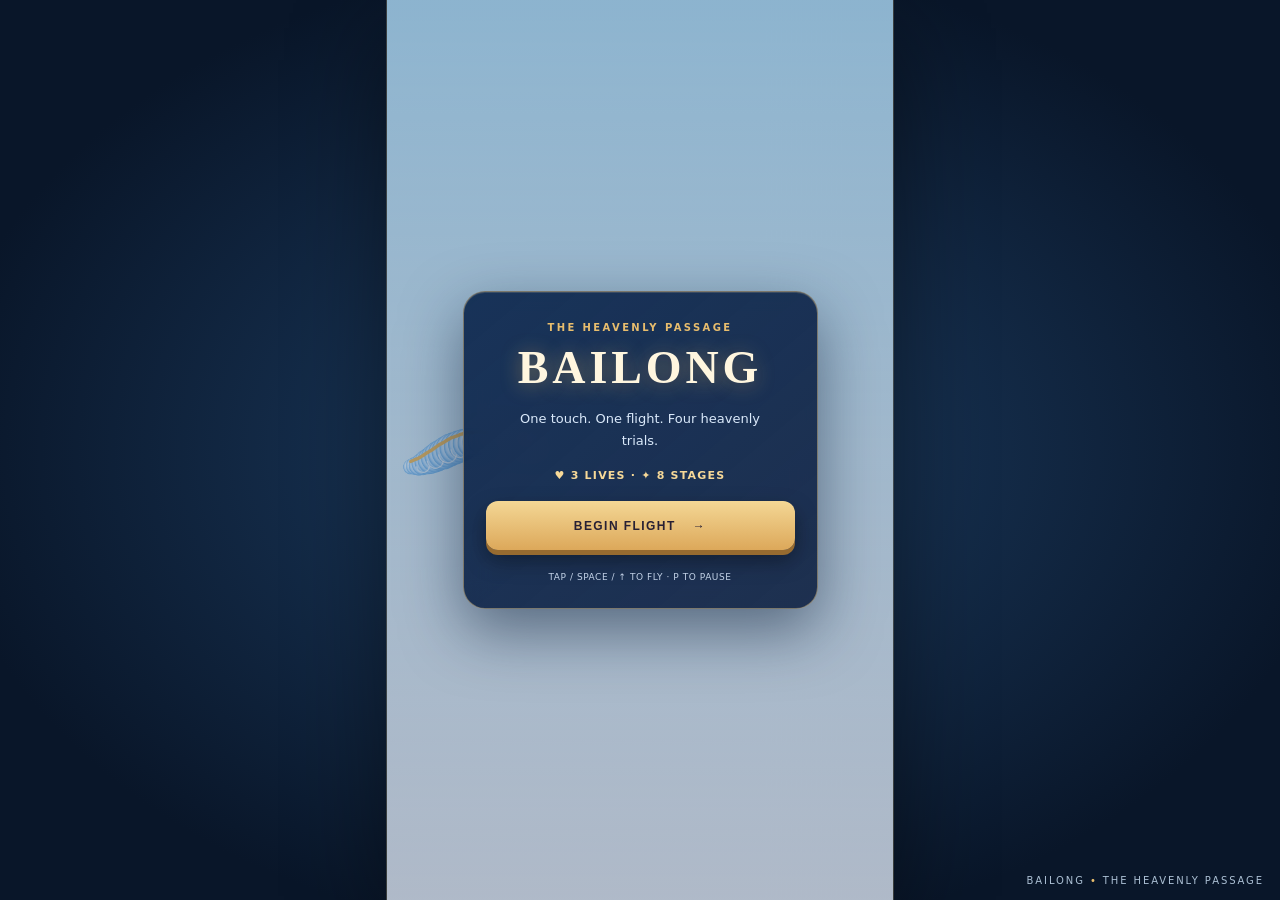
==== game/index.html @ 2f1c3128 "Add files via upload" ====
<!doctype html>
<html lang="en">
<head>
<meta charset="utf-8">
<meta name="viewport" content="width=device-width, initial-scale=1, viewport-fit=cover">
<meta name="theme-color" content="#0b1930">
<meta name="description" content="Bailong — a one-touch celestial dragon challenge. Navigate heavenly pillars and outwit mythical spirits.">
<title>BAILONG · The Heavenly Passage</title>
<link rel="stylesheet" href="style.css">
<script src="challenge.js" defer></script>
<script src="audio.js" defer></script>
<script src="ui.js" defer></script>
<script src="game.js" defer></script>
</head>
<body>
 <main class="stage" id="stage" aria-label="Bailong, a flying dragon game">
  <canvas id="c" aria-label="Game field. Tap to fly." tabindex="0"></canvas>
  <section id="hud" class="hud" aria-label="Game information" hidden>
   <div class="hud-top">
    <div class="hearts" id="hearts" aria-label="Three hearts">♥ ♥ ♥</div>
    <div class="hud-score" aria-label="Coins"><span class="coin-dot" aria-hidden="true">✦</span><span id="coins">0</span></div>
    <button id="soundBtn" class="icon-button" aria-label="Toggle sound" title="Sound">♪</button>
    <button id="pauseBtn" class="icon-button" aria-label="Pause game" title="Pause">Ⅱ</button>
   </div>
   <div class="progress-rail"><div class="progress-fill" id="progressFill"></div></div>
   <div class="hud-bottom"><span id="levelLabel">CLOUD PATH</span><span id="shield" hidden>✤ SHIELD</span><span id="progressLabel">0%</span></div>
  </section>
  <div class="veil" id="veil">
   <section class="menu-card" id="menuCard" aria-live="polite">
    <p class="eyebrow" id="menuEyebrow">THE HEAVENLY PASSAGE</p>
    <h1 id="menuTitle">BAILONG</h1>
    <p id="menuDescription" class="menu-description">Fly between the heavenly pillars. Master the rhythm. Reach Heaven's Gate.</p>
    <div class="menu-stats" id="menuStats"><span>♥ 3 LIVES</span><span>✦ 8 STAGES</span></div>
    <button class="primary-btn" id="mainBtn">BEGIN FLIGHT <span aria-hidden="true">→</span></button>
    <p class="menu-help" id="menuHelp">TAP / SPACE / ↑ TO FLY · P TO PAUSE</p>
   </section>
  </div>
  <div class="toast" id="toast" aria-live="polite"></div>
 </main>
 <aside class="outside-note">BAILONG <span>•</span> THE HEAVENLY PASSAGE</aside>
</body>
</html>
---- game/style.css ----
:root{color-scheme:dark;--ink:#09182f;--gold:#e8bd6d;--glass:rgba(8,24,53,.75)}
*{box-sizing:border-box}html,body{margin:0;min-height:100%;overflow:hidden}
html{height:100%;background:#091629}body{min-height:100%;min-height:100dvh;background:radial-gradient(ellipse at center,#1d3e64,#091629 78%);display:flex;align-items:center;justify-content:center;font-family:system-ui,-apple-system,'Segoe UI',sans-serif;-webkit-user-select:none;user-select:none;touch-action:none}
.stage{width:min(100vw,calc(100dvh * 9 / 16));height:min(100dvh,calc(100vw * 16 / 9));aspect-ratio:9 / 16;position:relative;isolation:isolate;overflow:hidden;box-shadow:0 0 0 1px rgba(235,213,156,.22),0 28px 90px rgba(0,0,0,.48);background:#bedff4;touch-action:none}
canvas{display:block;width:100%;height:100%;outline:none;touch-action:none}
.hud{position:absolute;inset:0 0 auto;z-index:5;pointer-events:none;padding:clamp(12px,3.4%,20px) clamp(14px,4%,22px);padding-top:max(14px,env(safe-area-inset-top,0px));font-weight:800;letter-spacing:.05em;color:white;text-shadow:0 2px 10px #123356,0 1px 4px #123356}
.hud[hidden]{display:none}.hud-top{display:flex;align-items:center;gap:12px;min-height:38px}.hearts{color:#ff4b6a;font-size:22px;white-space:nowrap;letter-spacing:2px;filter:drop-shadow(0 1px 3px #552237)}.hud-score{margin-left:auto;display:flex;align-items:center;gap:7px;font-size:18px;color:#fff9df}.coin-dot{display:inline-grid;place-items:center;border:2px solid #c17c24;border-radius:50%;width:25px;height:25px;background:#ffdc74;color:#9b5a0b;font-size:13px;text-shadow:none;box-shadow:0 1px 6px #d08b2977}.icon-button{pointer-events:auto;display:grid;place-items:center;min-width:34px;height:34px;border:1px solid #ffffff70;background:#112f56a8;color:white;border-radius:11px;cursor:pointer;font-size:17px;touch-action:manipulation}.icon-button:focus-visible,.primary-btn:focus-visible{outline:3px solid #f6d587;outline-offset:2px}.progress-rail{margin-top:8px;height:5px;border-radius:30px;background:#ffffff70;overflow:hidden;box-shadow:0 1px 4px #20466a77}.progress-fill{height:100%;width:0;background:linear-gradient(90deg,#7fcafa,#efc76a);border-radius:inherit;transition:width 120ms linear}.hud-bottom{display:flex;gap:8px;justify-content:space-between;margin-top:7px;color:#fff;font-size:10px;font-weight:800;letter-spacing:.14em}.hud-bottom #shield{color:#f7da79}
.veil{position:absolute;inset:0;z-index:10;display:flex;align-items:center;justify-content:center;padding:18px;background:linear-gradient(180deg,rgba(2,22,50,.16) 5%,rgba(10,35,75,.3) 100%);transition:opacity .18s}
.veil.hidden{opacity:0;pointer-events:none;visibility:hidden}.menu-card{width:100%;max-width:355px;padding:30px 22px 23px;background:linear-gradient(140deg,rgba(12,39,78,.92),rgba(7,25,59,.86));border:1px solid rgba(241,207,139,.45);border-radius:22px;box-shadow:0 22px 60px #091b3680,inset 0 1px 0 #f6e2ac26;text-align:center;color:#f4f7ff;backdrop-filter:blur(12px)}
.eyebrow{font-size:10px;letter-spacing:.24em;color:var(--gold);font-weight:800;margin:0 0 9px}.menu-card h1{font-family:Georgia,'Times New Roman',serif;color:#fff6df;font-size:clamp(34px,10vw,46px);letter-spacing:.085em;margin:0 0 13px;text-shadow:0 2px 20px #eab7596b;line-height:1.15}.menu-description{font-size:13px;line-height:1.65;max-width:255px;margin:0 auto 18px;color:#dae9fa}.menu-stats{display:flex;justify-content:center;gap:19px;color:#f7d998;font-size:11px;letter-spacing:.11em;font-weight:800;margin-bottom:19px}.primary-btn{display:flex;justify-content:center;align-items:center;gap:17px;min-height:49px;width:100%;border:0;border-radius:12px;cursor:pointer;touch-action:manipulation;background:linear-gradient(180deg,#f4d795,#dca85a);box-shadow:0 5px 0 #976b30,0 10px 22px #0006;color:#282034;font-weight:900;letter-spacing:.12em;font-size:12px}.primary-btn:active{transform:translateY(3px);box-shadow:0 2px 0 #976b30,0 5px 12px #0006}.menu-help{font-size:9px;line-height:1.6;letter-spacing:.06em;color:#c4d3e8;margin:20px 0 0}.toast{position:absolute;z-index:6;left:50%;top:22%;transform:translate(-50%,-8px);background:rgba(13,39,82,.84);color:white;border:1px solid #e0c48d73;border-radius:12px;padding:10px 16px;min-width:160px;max-width:82%;text-align:center;font-size:12px;font-weight:800;letter-spacing:.06em;opacity:0;pointer-events:none;transition:opacity .18s,transform .18s;text-shadow:0 1px 3px #001}.toast.show{opacity:1;transform:translate(-50%,0)}
.outside-note{display:none;position:absolute;bottom:14px;right:16px;color:#acc0d4;font-size:10px;letter-spacing:.19em}.outside-note span{color:var(--gold)}
@media(min-width:650px){.outside-note{display:block}}
@media(prefers-reduced-motion:reduce){.veil,.toast,.progress-fill{transition:none}}
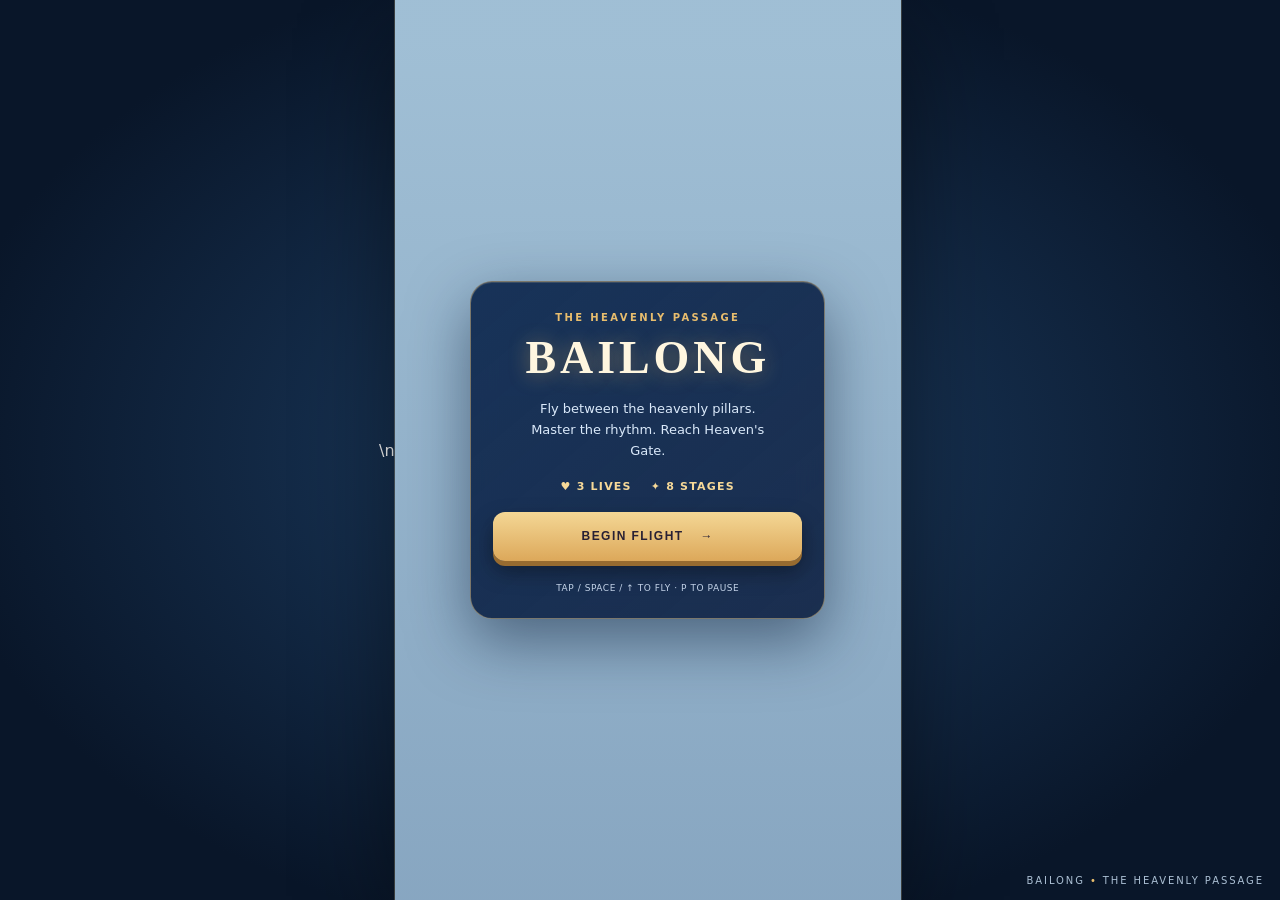
==== commit 0e65ea1a: "Add files via upload" ====
--- a/game/index.html
+++ b/game/index.html
@@ -10,7 +10,7 @@
 <script src="challenge.js" defer></script>
 <script src="audio.js" defer></script>
 <script src="ui.js" defer></script>
-<script src="game.js" defer></script>
+<script src="mobile.js" defer></script>\n<script src="game.js" defer></script>
 </head>
 <body>
  <main class="stage" id="stage" aria-label="Bailong, a flying dragon game">
--- a/game/style.css
+++ b/game/style.css
@@ -11,3 +11,20 @@
 .outside-note{display:none;position:absolute;bottom:14px;right:16px;color:#acc0d4;font-size:10px;letter-spacing:.19em}.outside-note span{color:var(--gold)}
 @media(min-width:650px){.outside-note{display:block}}
 @media(prefers-reduced-motion:reduce){.veil,.toast,.progress-fill{transition:none}}
+
+/* v3.3.13 MOBILE TEST: use the actual visible mobile viewport and larger touch targets. */
+@media (pointer:coarse) {
+ html,body { width:100%; height:100%; min-height:0; overscroll-behavior:none; }
+ body { align-items:center; justify-content:center; }
+ .stage { width:min(100vw,calc(var(--bailong-vh,100dvh)*9/16));
+          height:min(var(--bailong-vh,100dvh),calc(100vw*16/9));
+          max-height:var(--bailong-vh,100dvh); box-shadow:none; }
+ .hud { padding-top:max(14px,env(safe-area-inset-top,0px));
+        padding-left:max(12px,env(safe-area-inset-left,0px));
+        padding-right:max(12px,env(safe-area-inset-right,0px)); }
+ .icon-button { min-width:44px; min-height:44px; }
+ .hud-top { gap:8px; min-height:44px; }
+ .menu-card { max-height:calc(var(--bailong-vh,100dvh) - 36px);
+              overflow-y:auto; -webkit-overflow-scrolling:touch; }
+ .primary-btn { min-height:52px; }
+}
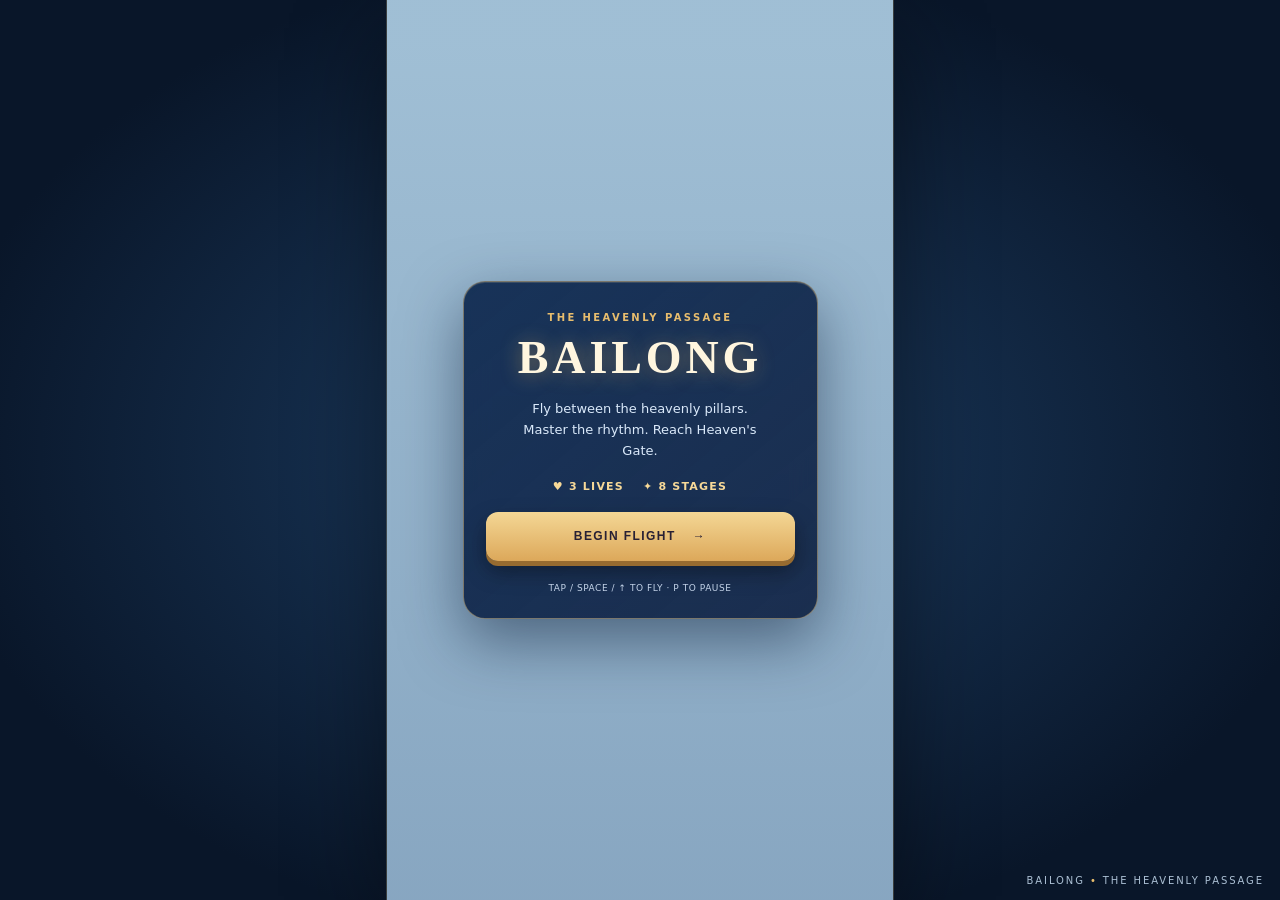
==== commit a1384ee0: "Update index.html" ====
--- a/game/index.html
+++ b/game/index.html
@@ -1,42 +1,87 @@
+
 <!doctype html>
 <html lang="en">
 <head>
-<meta charset="utf-8">
-<meta name="viewport" content="width=device-width, initial-scale=1, viewport-fit=cover">
-<meta name="theme-color" content="#0b1930">
-<meta name="description" content="Bailong — a one-touch celestial dragon challenge. Navigate heavenly pillars and outwit mythical spirits.">
-<title>BAILONG · The Heavenly Passage</title>
-<link rel="stylesheet" href="style.css">
-<script src="challenge.js" defer></script>
-<script src="audio.js" defer></script>
-<script src="ui.js" defer></script>
-<script src="mobile.js" defer></script>\n<script src="game.js" defer></script>
+  <meta charset="utf-8">
+  <meta name="viewport" content="width=device-width, initial-scale=1, viewport-fit=cover">
+  <meta name="theme-color" content="#0b1930">
+  <meta name="description" content="Bailong — a one-touch celestial dragon challenge. Navigate heavenly pillars and outwit mythical spirits.">
+
+  <title>BAILONG · The Heavenly Passage</title>
+
+  <link rel="stylesheet" href="style.css">
+
+  <script src="challenge.js" defer></script>
+  <script src="audio.js" defer></script>
+  <script src="ui.js" defer></script>
+  <script src="mobile.js" defer></script>
+  <script src="game.js" defer></script>
 </head>
+
 <body>
- <main class="stage" id="stage" aria-label="Bailong, a flying dragon game">
-  <canvas id="c" aria-label="Game field. Tap to fly." tabindex="0"></canvas>
-  <section id="hud" class="hud" aria-label="Game information" hidden>
-   <div class="hud-top">
-    <div class="hearts" id="hearts" aria-label="Three hearts">♥ ♥ ♥</div>
-    <div class="hud-score" aria-label="Coins"><span class="coin-dot" aria-hidden="true">✦</span><span id="coins">0</span></div>
-    <button id="soundBtn" class="icon-button" aria-label="Toggle sound" title="Sound">♪</button>
-    <button id="pauseBtn" class="icon-button" aria-label="Pause game" title="Pause">Ⅱ</button>
-   </div>
-   <div class="progress-rail"><div class="progress-fill" id="progressFill"></div></div>
-   <div class="hud-bottom"><span id="levelLabel">CLOUD PATH</span><span id="shield" hidden>✤ SHIELD</span><span id="progressLabel">0%</span></div>
-  </section>
-  <div class="veil" id="veil">
-   <section class="menu-card" id="menuCard" aria-live="polite">
-    <p class="eyebrow" id="menuEyebrow">THE HEAVENLY PASSAGE</p>
-    <h1 id="menuTitle">BAILONG</h1>
-    <p id="menuDescription" class="menu-description">Fly between the heavenly pillars. Master the rhythm. Reach Heaven's Gate.</p>
-    <div class="menu-stats" id="menuStats"><span>♥ 3 LIVES</span><span>✦ 8 STAGES</span></div>
-    <button class="primary-btn" id="mainBtn">BEGIN FLIGHT <span aria-hidden="true">→</span></button>
-    <p class="menu-help" id="menuHelp">TAP / SPACE / ↑ TO FLY · P TO PAUSE</p>
-   </section>
-  </div>
-  <div class="toast" id="toast" aria-live="polite"></div>
- </main>
- <aside class="outside-note">BAILONG <span>•</span> THE HEAVENLY PASSAGE</aside>
+  <main class="stage" id="stage" aria-label="Bailong, a flying dragon game">
+
+    <canvas id="c" aria-label="Game field. Tap to fly." tabindex="0"></canvas>
+
+    <section id="hud" class="hud" aria-label="Game information" hidden>
+      <div class="hud-top">
+        <div class="hearts" id="hearts" aria-label="Three hearts">♥ ♥ ♥</div>
+
+        <div class="hud-score" aria-label="Coins">
+          <span class="coin-dot" aria-hidden="true">✦</span>
+          <span id="coins">0</span>
+        </div>
+
+        <button id="soundBtn" class="icon-button" aria-label="Toggle sound" title="Sound">♪</button>
+        <button id="pauseBtn" class="icon-button" aria-label="Pause game" title="Pause">Ⅱ</button>
+      </div>
+
+      <div class="progress-rail">
+        <div class="progress-fill" id="progressFill"></div>
+      </div>
+
+      <div class="hud-bottom">
+        <span id="levelLabel">CLOUD PATH</span>
+        <span id="shield" hidden>✤ SHIELD</span>
+        <span id="progressLabel">0%</span>
+      </div>
+    </section>
+
+    <div class="veil" id="veil">
+      <section class="menu-card" id="menuCard" aria-live="polite">
+
+        <p class="eyebrow" id="menuEyebrow">THE HEAVENLY PASSAGE</p>
+
+        <h1 id="menuTitle">BAILONG</h1>
+
+        <p id="menuDescription" class="menu-description">
+          Fly between the heavenly pillars.
+          Master the rhythm.
+          Reach Heaven's Gate.
+        </p>
+
+        <div class="menu-stats" id="menuStats">
+          <span>♥ 3 LIVES</span>
+          <span>✦ 8 STAGES</span>
+        </div>
+
+        <button class="primary-btn" id="mainBtn">
+          BEGIN FLIGHT <span aria-hidden="true">→</span>
+        </button>
+
+        <p class="menu-help" id="menuHelp">
+          TAP / SPACE / ↑ TO FLY · P TO PAUSE
+        </p>
+
+      </section>
+    </div>
+
+    <div class="toast" id="toast" aria-live="polite"></div>
+
+  </main>
+
+  <aside class="outside-note">
+    BAILONG <span>•</span> THE HEAVENLY PASSAGE
+  </aside>
 </body>
 </html>
